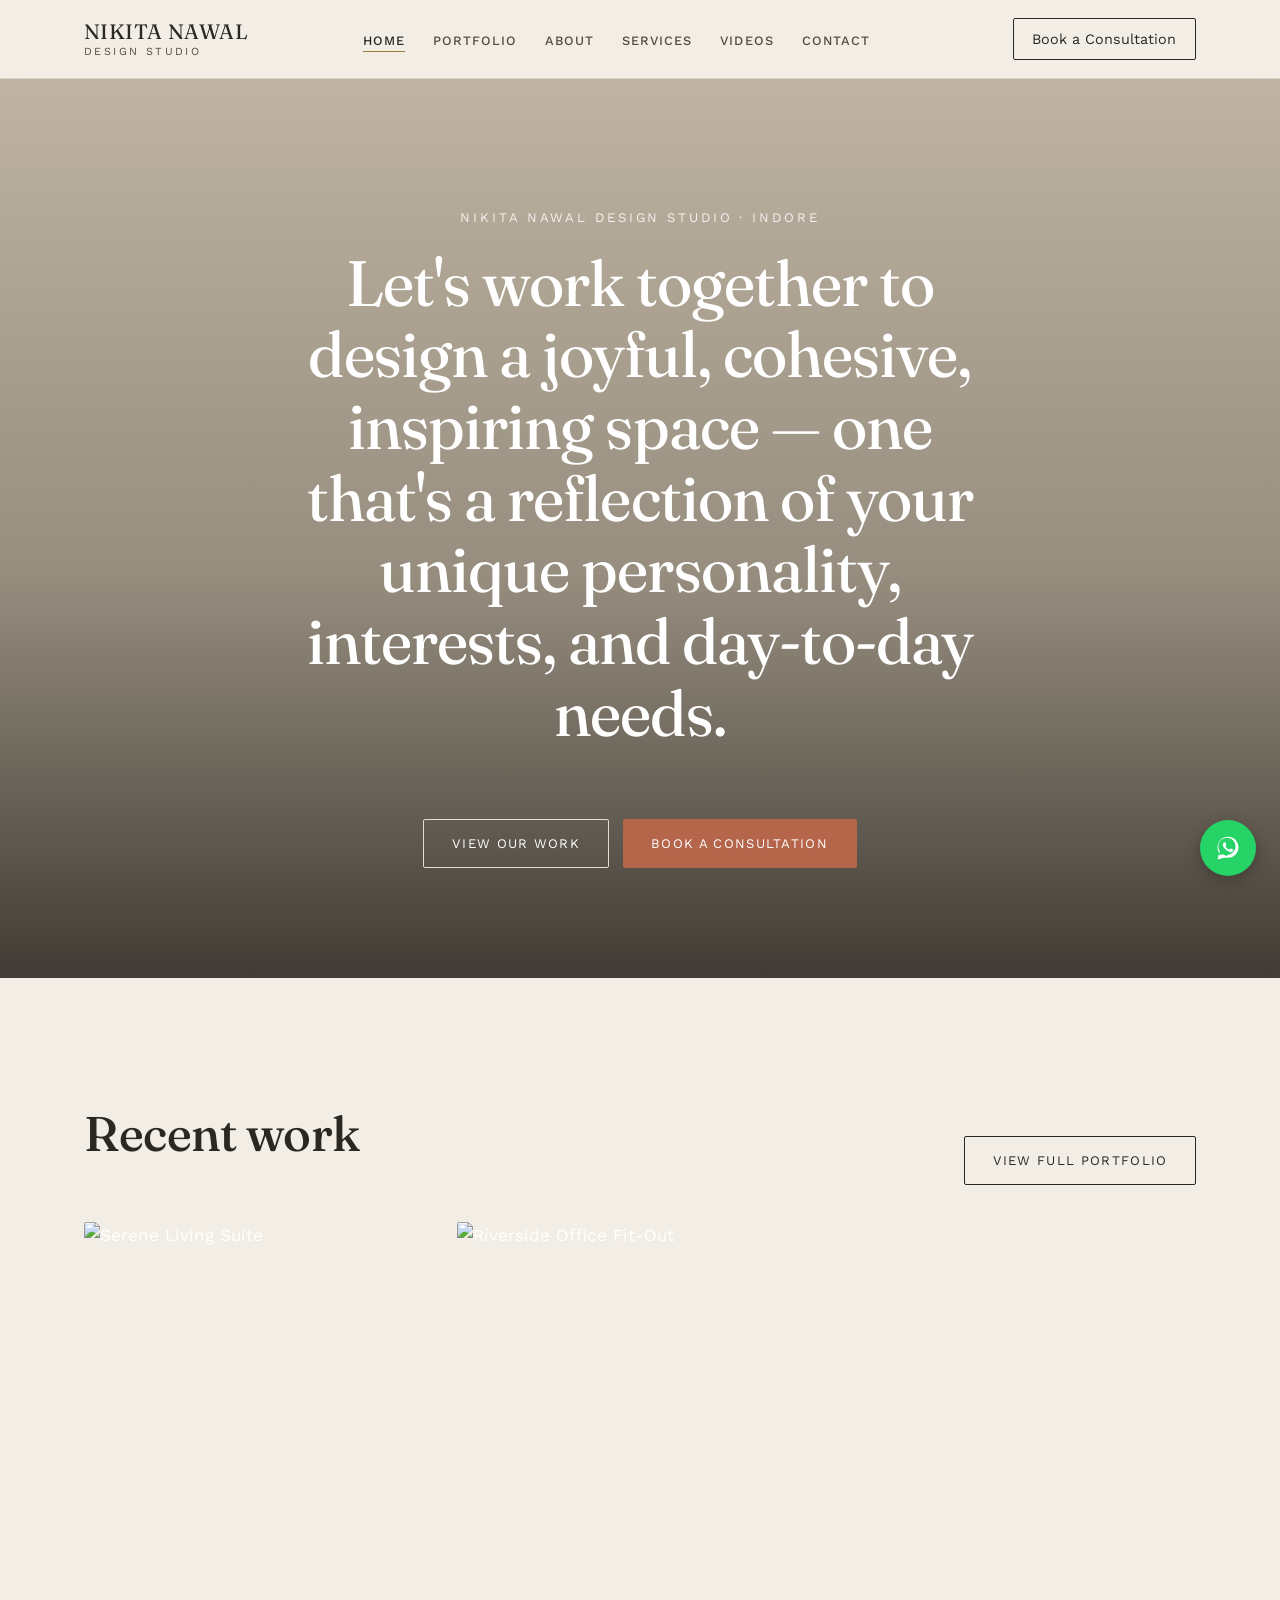
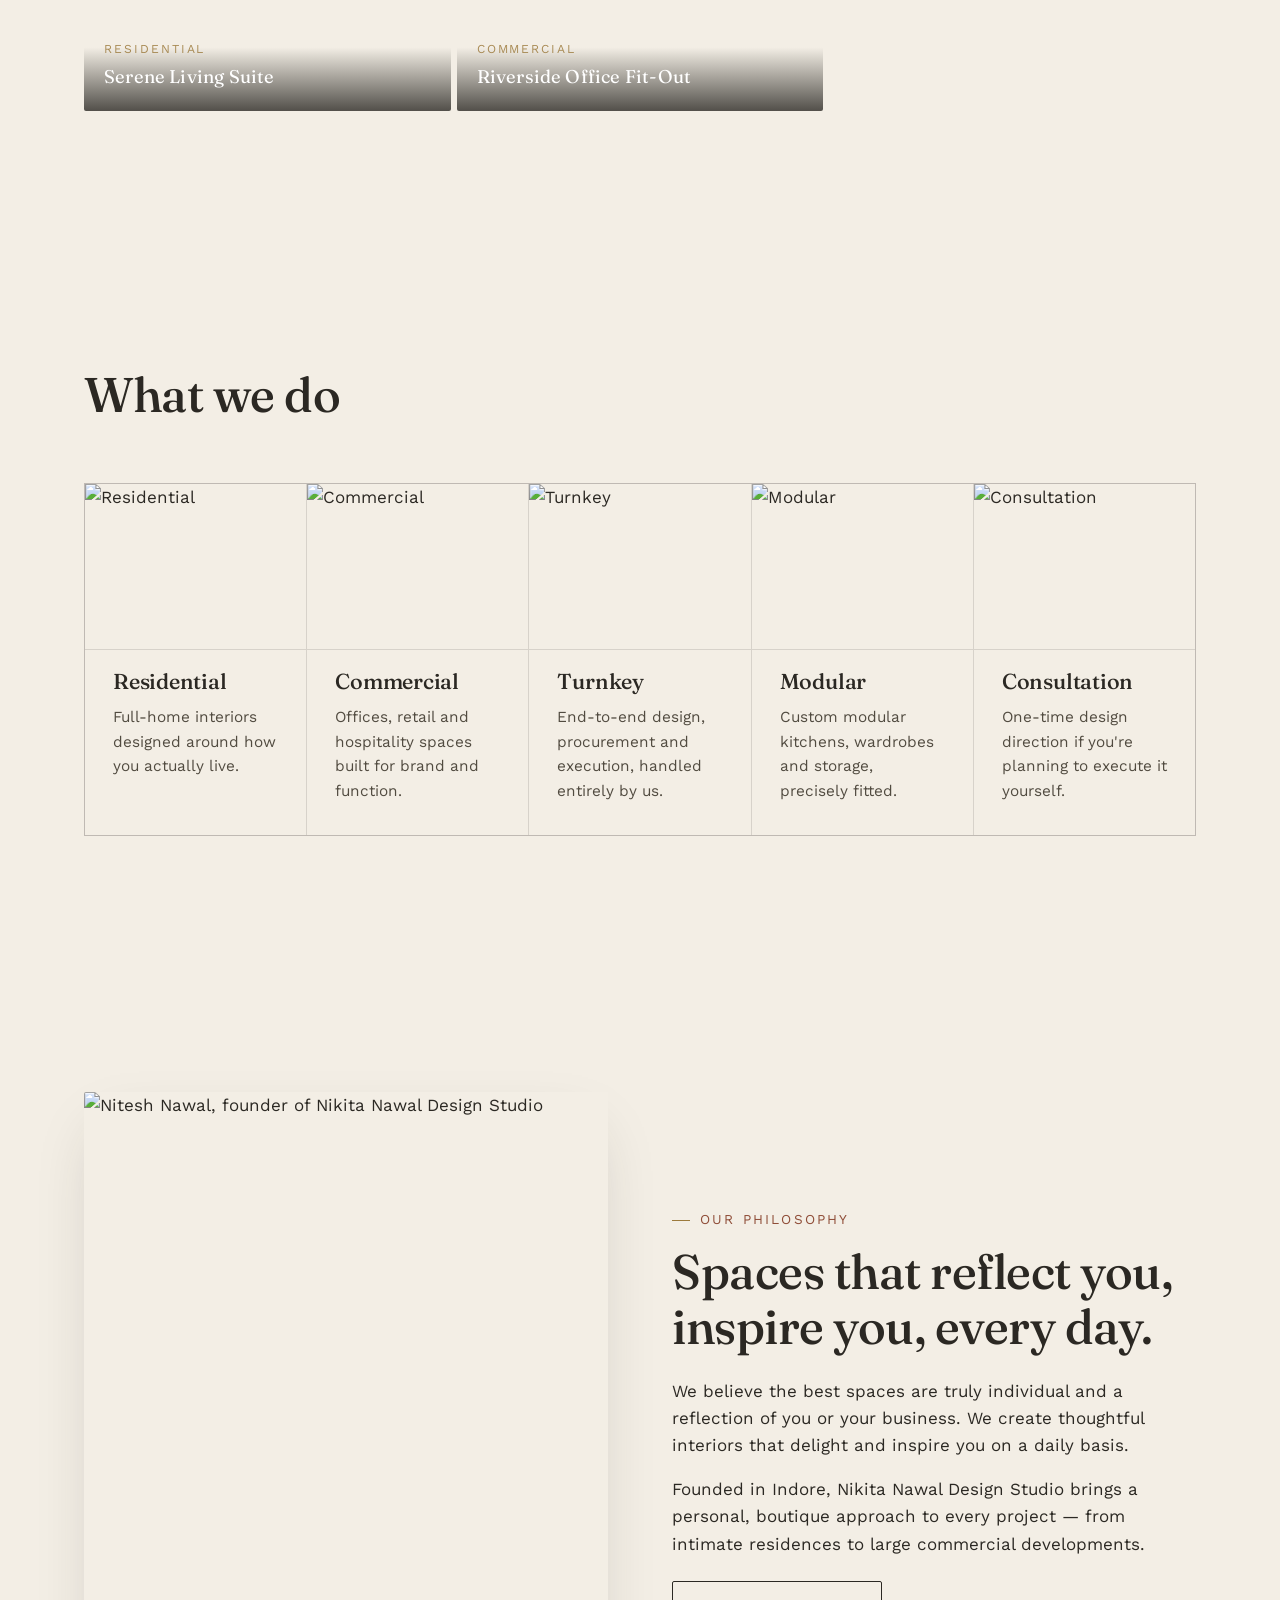
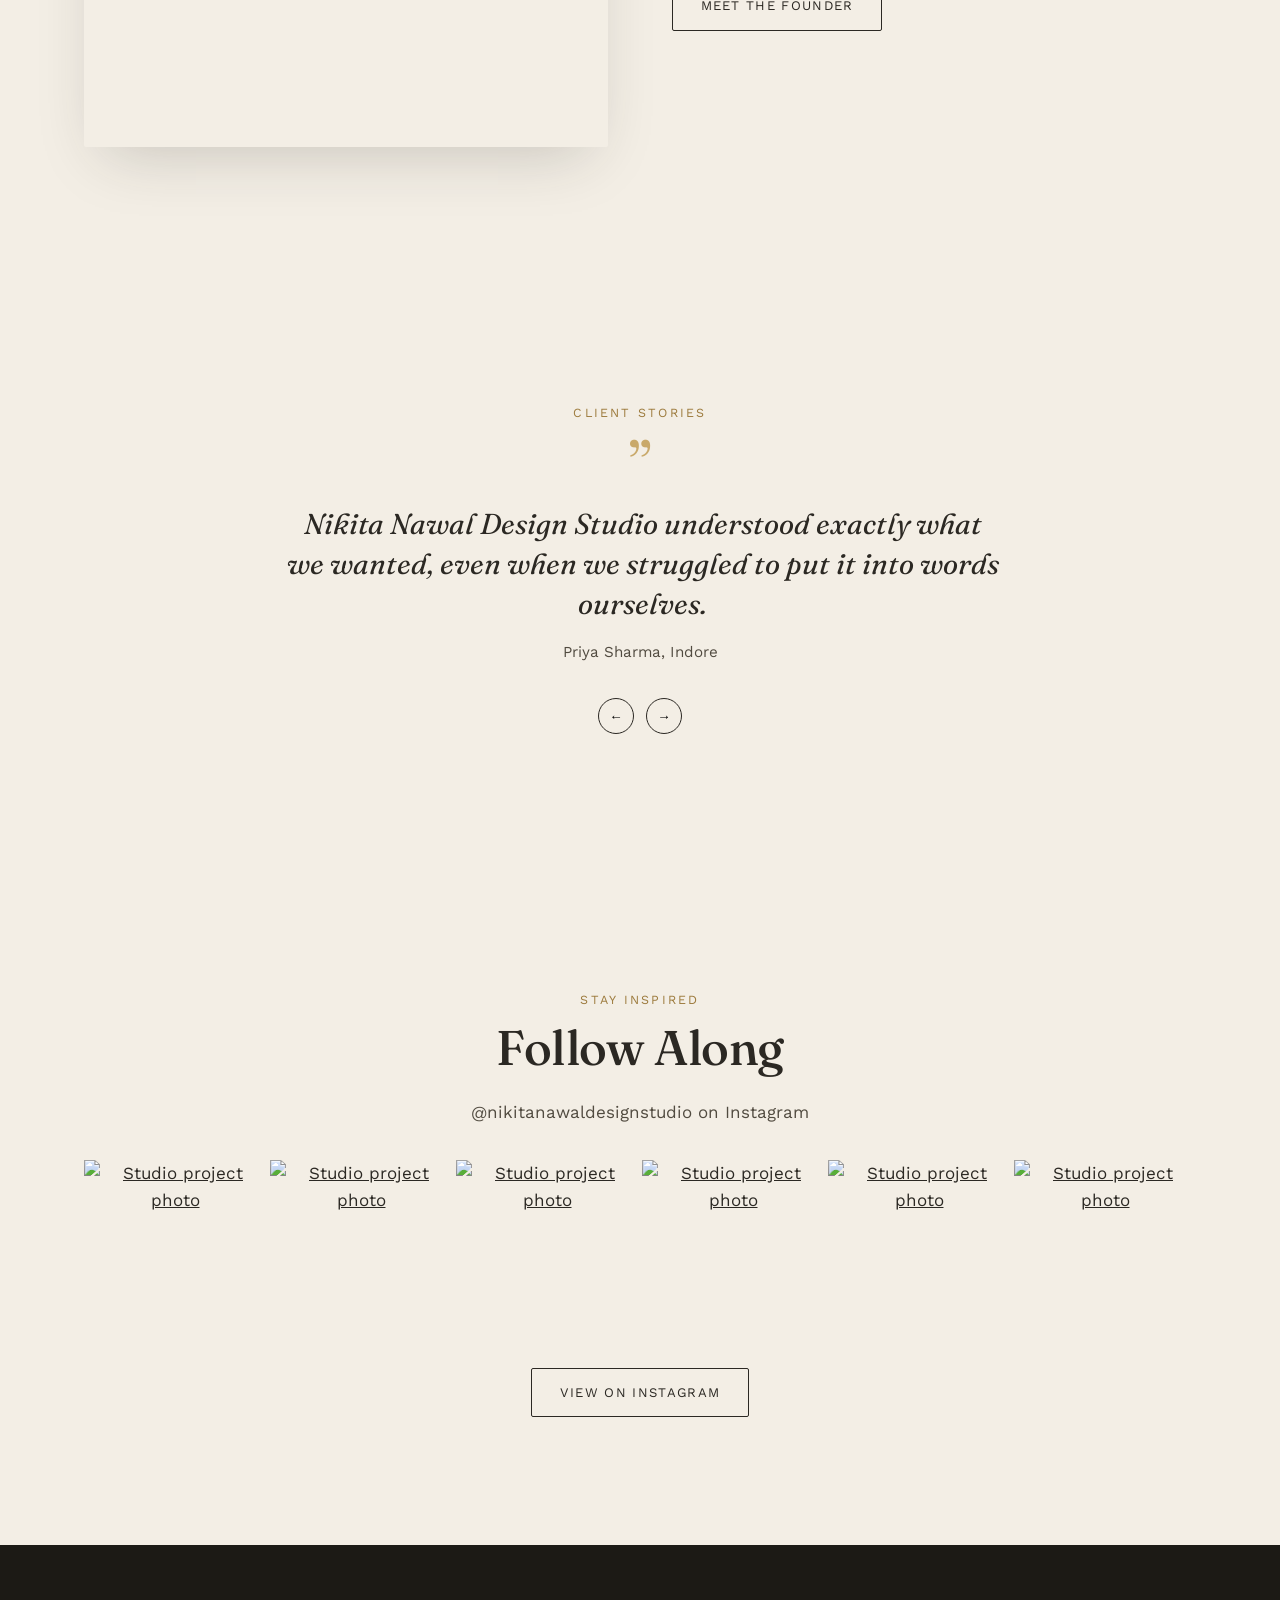
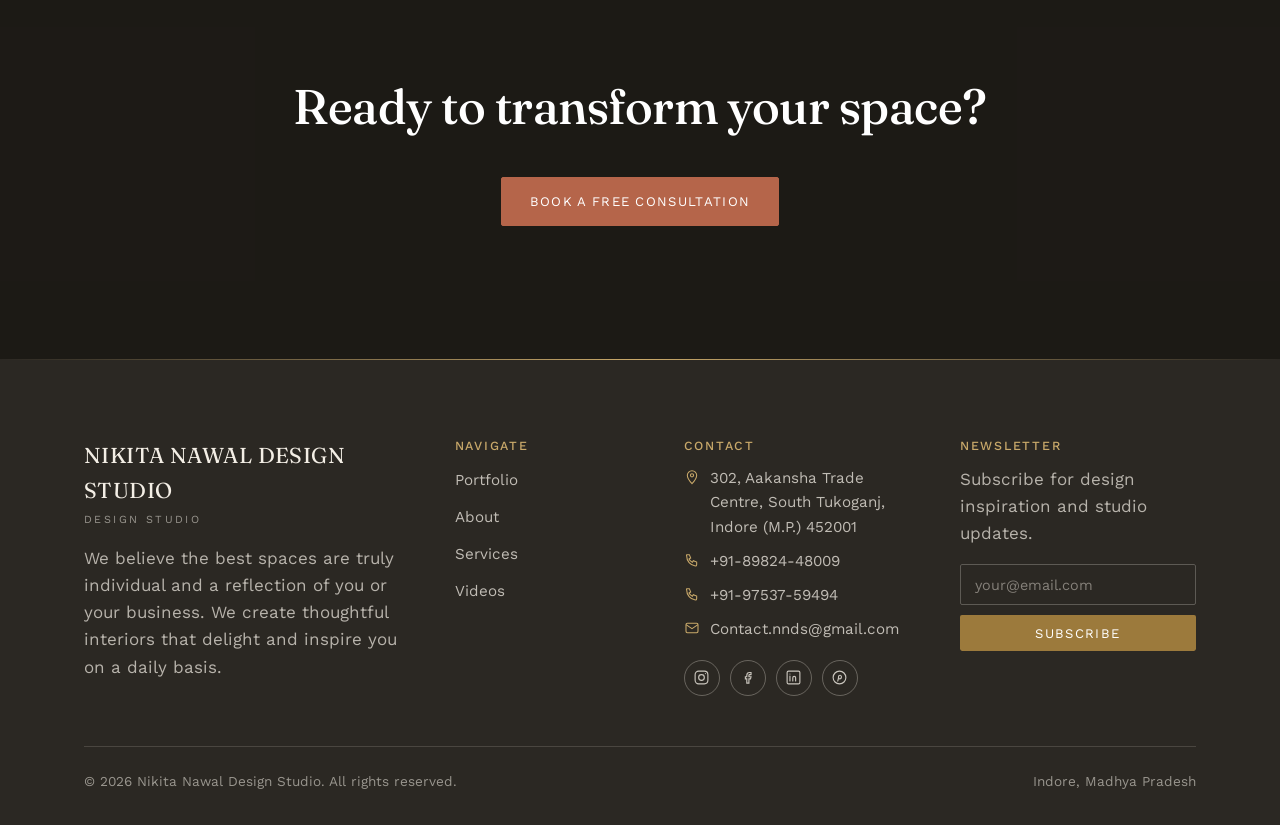
==== index.html @ 3e3c5e04 "Added site files" ====
<!DOCTYPE html>
<html lang="en">
<head>
<meta charset="UTF-8" />
<meta name="viewport" content="width=device-width, initial-scale=1" />
<title>Nikita Nawal Design Studio — Interior Design, Indore</title>
<meta name="description" content="Nikita Nawal Design Studio creates thoughtful, personal interiors for homes and businesses in Indore. Residential, commercial and turnkey design." />
<link rel="icon" href="data:image/svg+xml,<svg xmlns=%22http://www.w3.org/2000/svg%22 viewBox=%220 0 100 100%22><text y=%22.9em%22 font-size=%2290%22>🏠</text></svg>" />
<link rel="preconnect" href="https://fonts.googleapis.com">
<link href="https://fonts.googleapis.com/css2?family=Fraunces:opsz,wght@9..144,400..600&family=Work+Sans:wght@400;500;600&display=swap" rel="stylesheet">
<link rel="stylesheet" href="css/style.css" />
</head>
<body>
<header id="site-header"></header>

<main>
  <!-- HERO: full-bleed background photo with centered overlay text -->
  <section class="hero-full" id="heroFull">
    <div class="hero-full-overlay"></div>
    <div class="hero-full-content">
      <div class="hero-full-eyebrow" id="heroStudioLine">NIKITA NAWAL DESIGN STUDIO · INDORE</div>
      <h1 id="heroHeading">Let's work together to design a joyful, cohesive, inspiring space — one that's a reflection of your unique personality.</h1>
      <div class="hero-actions">
        <a href="portfolio.html" class="btn btn-outline-light">View Our Work</a>
        <a href="contact.html" class="btn btn-solid-accent">Book a Consultation</a>
      </div>
    </div>
  </section>

  <!-- FEATURED PROJECTS -->
  <section>
    <div class="wrap">
      <div class="section-head reveal">
        <h2>Recent work</h2>
        <a href="portfolio.html" class="btn btn-outline">View full portfolio</a>
      </div>
      <div class="strip reveal" id="featuredStrip">
        <div class="strip-item skeleton" style="aspect-ratio:3/4;"></div>
        <div class="strip-item skeleton" style="aspect-ratio:3/4;"></div>
        <div class="strip-item skeleton" style="aspect-ratio:3/4;"></div>
      </div>
    </div>
  </section>

  <!-- SERVICES -->
  <section>
    <div class="wrap">
      <div class="section-head reveal">
        <h2>What we do</h2>
      </div>
      <div class="services-grid reveal" id="servicesGrid"></div>
    </div>
  </section>

  <!-- PHILOSOPHY -->
  <section>
    <div class="wrap split reveal">
      <img id="founderPhoto" src="" alt="Nitesh Nawal, founder of Nikita Nawal Design Studio" />
      <div>
        <div class="eyebrow">OUR PHILOSOPHY</div>
        <h2 id="philosophyHeading">Spaces that reflect you, inspire you, every day.</h2>
        <div id="philosophyBody"></div>
        <a href="about.html" class="btn btn-outline" style="margin-top:0.5em;">Meet the Founder</a>
      </div>
    </div>
  </section>

  <!-- TESTIMONIALS -->
  <section>
    <div class="wrap reveal testimonial-section">
      <div class="eyebrow-center">CLIENT STORIES</div>
      <div class="quote-mark">&rdquo;</div>
      <div id="testimonialWrap">
        <p class="testimonial" id="testimonialQuote"></p>
        <div class="testimonial-name" id="testimonialName"></div>
        <div class="testimonial-nav">
          <button id="testPrev" aria-label="Previous testimonial">&larr;</button>
          <button id="testNext" aria-label="Next testimonial">&rarr;</button>
        </div>
      </div>
    </div>
  </section>

  <!-- FOLLOW ALONG -->
  <section>
    <div class="wrap reveal" style="text-align:center;">
      <div class="eyebrow-center">STAY INSPIRED</div>
      <h2>Follow Along</h2>
      <p id="igHandle" style="margin:0 auto 2em; color:var(--charcoal-soft);"></p>
      <div class="ig-strip" id="igStrip"></div>
      <a href="#" id="igLink" target="_blank" rel="noopener" class="btn btn-outline" style="margin-top:2em; display:inline-block;">View on Instagram</a>
    </div>
  </section>
</main>

<div id="site-footer"></div>

<script src="js/partials.js"></script>
<script src="js/main.js"></script>
<script>
document.body.dataset.depth = "0";

async function loadHome() {
  await initPartials("index.html");

  const [settingsRes, projectsRes] = await Promise.all([
    fetch("content/settings.json"),
    fetch("content/projects.json"),
  ]);
  const settings = await settingsRes.json();
  const projects = await projectsRes.json();

  // Hero (full-bleed background image + overlay text)
  document.getElementById("heroHeading").textContent = settings.tagline || "";
  document.getElementById("heroStudioLine").textContent = `${(settings.studio_name || "").toUpperCase()} · INDORE`;
  const heroFull = document.getElementById("heroFull");
  if (settings.hero_image) heroFull.style.backgroundImage = `url('${settings.hero_image}')`;

  // Featured strip
  const featured = projects.filter((p) => p.featured).slice(0, 3);
  const strip = document.getElementById("featuredStrip");
  if (featured.length) {
    strip.innerHTML = featured
      .map(
        (p) => `
      <a class="strip-item" href="project.html?slug=${p.slug}">
        <img src="${p.hero_image}" alt="${p.title}" loading="lazy" />
        <div class="strip-caption">
          <span class="k">${p.category}</span>
          <span class="t">${p.title}</span>
        </div>
      </a>`
      )
      .join("");
  } else {
    strip.innerHTML = `<div class="empty-state">No featured projects yet — mark a project as "Featured" in the admin dashboard to show it here.</div>`;
  }

  // Services (image on top if provided, falls back to text-only card)
  const servicesGrid = document.getElementById("servicesGrid");
  servicesGrid.innerHTML = (settings.services || [])
    .map(
      (s) => `
    <div class="service-card">
      ${s.image ? `<div class="service-card-img"><img src="${s.image}" alt="${s.name}" loading="lazy" /></div>` : ""}
      <h3>${s.name}</h3>
      <p>${s.description}</p>
    </div>`
    )
    .join("");

  // Follow Along (Instagram) — uses project gallery photos as a stand-in grid.
  // For a live Instagram feed, replace this with an embedded widget (e.g. SnapWidget, free tier)
  // once the studio's Instagram account is ready to connect.
  const igImages = projects.flatMap((p) => p.gallery || []).slice(0, 6);
  document.getElementById("igStrip").innerHTML = igImages
    .map((src) => `<a href="${settings.instagram_url || "#"}" target="_blank" rel="noopener"><img src="${src}" alt="Studio project photo" loading="lazy" /></a>`)
    .join("");
  document.getElementById("igHandle").textContent = settings.instagram_url
    ? `@${settings.instagram_url.split("/").filter(Boolean).pop()} on Instagram`
    : "";
  document.getElementById("igLink").href = settings.instagram_url || "#";

  // Philosophy
  document.getElementById("founderPhoto").src = settings.founder_photo || "";
  document.getElementById("philosophyHeading").textContent = settings.philosophy_heading || "";
  document.getElementById("philosophyBody").innerHTML = (settings.philosophy_body || "")
    .split("\n\n")
    .map((para) => `<p>${para}</p>`)
    .join("");

  // Testimonials
  const testimonials = settings.testimonials || [];
  let ti = 0;
  const quoteEl = document.getElementById("testimonialQuote");
  const nameEl = document.getElementById("testimonialName");
  function renderTestimonial() {
    if (!testimonials.length) {
      document.getElementById("testimonialWrap").innerHTML = `<div class="empty-state">No testimonials added yet.</div>`;
      return;
    }
    quoteEl.textContent = testimonials[ti].quote;
    nameEl.textContent = testimonials[ti].name;
  }
  renderTestimonial();
  document.getElementById("testPrev")?.addEventListener("click", () => {
    ti = (ti - 1 + testimonials.length) % testimonials.length;
    renderTestimonial();
  });
  document.getElementById("testNext")?.addEventListener("click", () => {
    ti = (ti + 1) % testimonials.length;
    renderTestimonial();
  });

  initReveal();
}

loadHome();
</script>
</body>
</html>
---- css/style.css ----
/* ============================================
   Nikita Nawal Design Studio — Design Tokens
   ============================================ */
:root {
  --ivory: #f3eee5;
  --ivory-deep: #ece4d4;
  --sand: #ddd0bc;
  --charcoal: #2b2823;
  --charcoal-soft: #514b40;
  --terracotta: #b5654a;
  --terracotta-deep: #8f4d38;
  --olive: #4a5240;
  --white: #ffffff;
  --line: rgba(43, 40, 35, 0.14);

  --serif: "Fraunces", Georgia, "Times New Roman", serif;
  --sans: "Work Sans", -apple-system, BlinkMacSystemFont, "Segoe UI", sans-serif;

  --max-width: 1240px;
  --gutter: clamp(20px, 5vw, 72px);
}

* { box-sizing: border-box; }
html { scroll-behavior: smooth; }

body {
  margin: 0;
  background: var(--ivory);
  color: var(--charcoal);
  font-family: var(--sans);
  font-size: 17px;
  line-height: 1.6;
  -webkit-font-smoothing: antialiased;
}

img { max-width: 100%; display: block; }

a { color: inherit; }

h1, h2, h3, h4 {
  font-family: var(--serif);
  font-weight: 500;
  line-height: 1.12;
  margin: 0 0 0.5em;
  letter-spacing: -0.01em;
}

h1 { font-size: clamp(2.6rem, 5vw, 4.4rem); font-weight: 460; }
h2 { font-size: clamp(1.9rem, 3.4vw, 2.9rem); }
h3 { font-size: 1.35rem; }

p { margin: 0 0 1em; max-width: 62ch; }

.wrap {
  max-width: var(--max-width);
  margin: 0 auto;
  padding: 0 var(--gutter);
}

/* ---------- Buttons ---------- */
.btn {
  display: inline-flex;
  align-items: center;
  gap: 0.5em;
  padding: 0.85em 1.7em;
  font-family: var(--sans);
  font-size: 0.95rem;
  letter-spacing: 0.02em;
  border-radius: 2px;
  text-decoration: none;
  border: 1px solid var(--charcoal);
  transition: background 0.25s ease, color 0.25s ease, border-color 0.25s ease;
  cursor: pointer;
  background: transparent;
  color: var(--charcoal);
}
.btn-solid {
  background: var(--charcoal);
  color: var(--ivory);
  border-color: var(--charcoal);
}
.btn-solid:hover { background: var(--terracotta); border-color: var(--terracotta); }
.btn-outline:hover { background: var(--charcoal); color: var(--ivory); }

/* ---------- Navbar ---------- */
.nav {
  position: sticky;
  top: 0;
  z-index: 100;
  background: rgba(243, 238, 229, 0.92);
  backdrop-filter: blur(8px);
  border-bottom: 1px solid var(--line);
}
.nav-inner {
  max-width: var(--max-width);
  margin: 0 auto;
  padding: 18px var(--gutter);
  display: flex;
  align-items: center;
  justify-content: space-between;
  gap: 24px;
}
.brand {
  font-family: var(--serif);
  font-size: 1.25rem;
  text-decoration: none;
  color: var(--charcoal);
  white-space: nowrap;
}
.nav-links {
  display: flex;
  align-items: center;
  gap: 28px;
  list-style: none;
  margin: 0;
  padding: 0;
}
.nav-links a {
  text-decoration: none;
  font-size: 0.95rem;
  color: var(--charcoal-soft);
  transition: color 0.2s ease;
}
.nav-links a:hover,
.nav-links a.active { color: var(--terracotta); }
.nav-admin-link { display: none; }
.nav-admin-link.visible { display: inline; }
.nav-cta {
  padding: 0.6em 1.3em;
  border: 1px solid var(--charcoal);
  border-radius: 2px;
  text-decoration: none;
  font-size: 0.9rem;
  white-space: nowrap;
}
.nav-toggle {
  display: none;
  background: none;
  border: none;
  font-size: 1.6rem;
  cursor: pointer;
  color: var(--charcoal);
}

@media (max-width: 860px) {
  .nav-links { display: none; }
  .nav-cta { display: none; }
  .nav-toggle { display: block; }
  .nav-links.open {
    display: flex;
    flex-direction: column;
    position: absolute;
    top: 100%;
    left: 0;
    right: 0;
    background: var(--ivory);
    padding: 20px var(--gutter) 28px;
    border-bottom: 1px solid var(--line);
    gap: 18px;
  }
}

/* ---------- Hero ---------- */
.hero {
  padding: clamp(56px, 10vw, 120px) 0 clamp(48px, 8vw, 96px);
}
.hero-grid {
  display: grid;
  grid-template-columns: 1.1fr 0.9fr;
  gap: clamp(32px, 5vw, 64px);
  align-items: center;
}
.hero-eyebrow {
  font-size: 0.85rem;
  color: var(--terracotta-deep);
  margin-bottom: 1.1em;
}
.hero h1 { margin-bottom: 0.4em; max-width: 12ch; }
.hero-sub { font-size: 1.15rem; color: var(--charcoal-soft); max-width: 46ch; }
.hero-actions { display: flex; gap: 14px; margin-top: 1.8em; flex-wrap: wrap; }
.hero-media { position: relative; }
.hero-media img,
.hero-media video {
  width: 100%;
  aspect-ratio: 4/5;
  object-fit: cover;
  border-radius: 2px;
}
@media (max-width: 860px) {
  .hero-grid { grid-template-columns: 1fr; }
  .hero-media { order: -1; }
}

/* ---------- Sections ---------- */
section { padding: clamp(48px, 8vw, 96px) 0; }
.section-head {
  display: flex;
  justify-content: space-between;
  align-items: flex-end;
  gap: 24px;
  margin-bottom: 2.2em;
  flex-wrap: wrap;
}
.section-head p { margin: 0; color: var(--charcoal-soft); }

/* ---------- Featured strip ---------- */
.strip {
  display: grid;
  grid-template-columns: repeat(3, 1fr);
  gap: 6px;
}
.strip-item {
  position: relative;
  overflow: hidden;
  aspect-ratio: 3/4;
  border-radius: 2px;
  text-decoration: none;
  color: var(--white);
  display: block;
}
.strip-item img {
  width: 100%; height: 100%; object-fit: cover;
  transition: transform 0.6s ease;
}
.strip-item:hover img { transform: scale(1.05); }
.strip-caption {
  position: absolute; left: 0; right: 0; bottom: 0;
  padding: 20px;
  background: linear-gradient(to top, rgba(20,18,14,0.72), transparent 70%);
}
.strip-caption .k { font-size: 0.78rem; opacity: 0.85; display: block; margin-bottom: 2px; }
.strip-caption .t { font-family: var(--serif); font-size: 1.15rem; }
@media (max-width: 760px) {
  .strip { grid-template-columns: 1fr; }
}

/* ---------- Services ---------- */
.services-grid {
  display: grid;
  grid-template-columns: repeat(auto-fit, minmax(220px, 1fr));
  gap: 1px;
  background: var(--line);
  border: 1px solid var(--line);
}
.service-card {
  background: var(--ivory);
  padding: 32px 28px;
}
.service-card h3 { margin-bottom: 0.5em; }
.service-card p { color: var(--charcoal-soft); font-size: 0.96rem; margin: 0; }

/* ---------- Philosophy split ---------- */
.split {
  display: grid;
  grid-template-columns: 1fr 1fr;
  gap: clamp(32px, 5vw, 64px);
  align-items: center;
}
.split img { width: 100%; aspect-ratio: 4/5; object-fit: cover; border-radius: 2px; }
.split .eyebrow { font-size: 0.85rem; color: var(--terracotta-deep); margin-bottom: 1em; }
@media (max-width: 860px) { .split { grid-template-columns: 1fr; } }

/* ---------- Testimonials ---------- */
.testimonial {
  max-width: 720px;
  font-family: var(--serif);
  font-size: clamp(1.3rem, 2.4vw, 1.8rem);
  line-height: 1.4;
}
.testimonial-name { font-family: var(--sans); font-size: 0.95rem; color: var(--charcoal-soft); margin-top: 1em; }
.testimonial-nav { display: flex; gap: 12px; margin-top: 2em; }
.testimonial-nav button {
  width: 36px; height: 36px; border-radius: 50%;
  border: 1px solid var(--charcoal); background: none; cursor: pointer;
}

/* ---------- Portfolio grid & filters ---------- */
.filters {
  display: flex;
  flex-wrap: wrap;
  gap: 10px;
  margin-bottom: 2.4em;
}
.filter-btn {
  padding: 0.5em 1.1em;
  border: 1px solid var(--line);
  border-radius: 20px;
  background: transparent;
  font-size: 0.88rem;
  cursor: pointer;
  color: var(--charcoal-soft);
}
.filter-btn.active { background: var(--charcoal); color: var(--ivory); border-color: var(--charcoal); }

.project-grid {
  display: grid;
  grid-template-columns: repeat(auto-fill, minmax(300px, 1fr));
  gap: 28px;
}
.project-card {
  text-decoration: none;
  color: var(--charcoal);
  display: block;
}
.project-thumb {
  aspect-ratio: 4/5;
  overflow: hidden;
  border-radius: 2px;
  background: var(--sand);
  margin-bottom: 14px;
}
.project-thumb img { width: 100%; height: 100%; object-fit: cover; transition: transform 0.5s ease; }
.project-card:hover .project-thumb img { transform: scale(1.04); }
.project-meta-k { font-size: 0.8rem; color: var(--terracotta-deep); margin-bottom: 4px; display: block; }
.project-card h3 { margin: 0; }

/* ---------- Case study page ---------- */
.cs-hero img { width: 100%; max-height: 78vh; object-fit: cover; border-radius: 2px; }
.cs-meta {
  display: grid;
  grid-template-columns: repeat(auto-fit, minmax(140px, 1fr));
  gap: 24px;
  border-top: 1px solid var(--line);
  border-bottom: 1px solid var(--line);
  padding: 28px 0;
  margin: 32px 0;
}
.cs-meta-k { font-size: 0.78rem; color: var(--charcoal-soft); display: block; margin-bottom: 4px; }
.cs-meta-v { font-family: var(--serif); font-size: 1.15rem; }
.cs-narrative { max-width: 68ch; font-size: 1.08rem; }
.cs-narrative p { margin-bottom: 1.3em; }

.cs-gallery {
  display: grid;
  grid-template-columns: repeat(2, 1fr);
  gap: 20px;
  margin: 40px 0;
}
.cs-gallery img { width: 100%; aspect-ratio: 4/3; object-fit: cover; border-radius: 2px; }
@media (max-width: 700px) { .cs-gallery { grid-template-columns: 1fr; } }

.video-frame {
  position: relative;
  aspect-ratio: 16/9;
  border-radius: 2px;
  overflow: hidden;
  background: var(--charcoal);
  cursor: pointer;
}
.video-frame img { width: 100%; height: 100%; object-fit: cover; opacity: 0.82; }
.play-btn {
  position: absolute; top: 50%; left: 50%; transform: translate(-50%, -50%);
  width: 68px; height: 68px; border-radius: 50%;
  background: rgba(255,255,255,0.92);
  display: flex; align-items: center; justify-content: center;
  font-size: 0; 
}
.play-btn::after {
  content: "";
  border-style: solid;
  border-width: 12px 0 12px 20px;
  border-color: transparent transparent transparent var(--charcoal);
  margin-left: 4px;
}
.video-frame iframe { width: 100%; height: 100%; border: 0; }

.cs-quote {
  font-family: var(--serif);
  font-size: clamp(1.3rem, 2.4vw, 1.7rem);
  max-width: 60ch;
  margin: 48px 0;
  padding-left: 24px;
  border-left: 3px solid var(--terracotta);
}
.cs-quote-name { font-family: var(--sans); font-size: 0.92rem; color: var(--charcoal-soft); margin-top: 0.8em; }

.cs-next {
  border-top: 1px solid var(--line);
  padding-top: 32px;
  margin-top: 56px;
  display: flex;
  justify-content: space-between;
  align-items: center;
}
.cs-next a { text-decoration: none; }
.cs-next .k { font-size: 0.85rem; color: var(--charcoal-soft); display: block; margin-bottom: 4px; }
.cs-next h3 { margin: 0; }

/* ---------- Video gallery page ---------- */
.video-grid {
  display: grid;
  grid-template-columns: repeat(auto-fill, minmax(300px, 1fr));
  gap: 24px;
}

/* ---------- Contact ---------- */
.contact-grid {
  display: grid;
  grid-template-columns: 1fr 1fr;
  gap: clamp(32px, 5vw, 64px);
}
.field { margin-bottom: 18px; }
.field label { display: block; font-size: 0.85rem; margin-bottom: 6px; color: var(--charcoal-soft); }
.field input, .field select, .field textarea {
  width: 100%;
  padding: 0.8em 0.9em;
  border: 1px solid var(--line);
  border-radius: 2px;
  background: var(--white);
  font-family: var(--sans);
  font-size: 0.98rem;
  color: var(--charcoal);
}
.field textarea { resize: vertical; min-height: 110px; }
.contact-info-item { margin-bottom: 22px; }
.contact-info-k { font-size: 0.8rem; color: var(--terracotta-deep); display: block; margin-bottom: 4px; }
.map-frame { margin-top: 24px; border-radius: 2px; overflow: hidden; aspect-ratio: 16/9; border: 1px solid var(--line); }
.map-frame iframe { width: 100%; height: 100%; border: 0; }

/* ---------- Footer ---------- */
footer {
  background: var(--charcoal);
  color: var(--ivory);
  padding: 64px 0 32px;
}
.footer-grid {
  display: grid;
  grid-template-columns: 1.4fr 1fr 1fr;
  gap: 40px;
  margin-bottom: 48px;
}
footer h4 { color: var(--ivory); font-size: 0.9rem; letter-spacing: 0.03em; margin-bottom: 1em; font-family: var(--sans); }
footer a { color: rgba(243,238,229,0.75); text-decoration: none; font-size: 0.95rem; }
footer a:hover { color: var(--terracotta); }
.footer-links { display: flex; flex-direction: column; gap: 10px; list-style: none; padding: 0; margin: 0; }
.footer-bottom {
  border-top: 1px solid rgba(243,238,229,0.15);
  padding-top: 24px;
  font-size: 0.85rem;
  color: rgba(243,238,229,0.55);
  display: flex;
  justify-content: space-between;
  flex-wrap: wrap;
  gap: 12px;
}
@media (max-width: 760px) { .footer-grid { grid-template-columns: 1fr; } }

/* ---------- WhatsApp float ---------- */
.wa-float {
  position: fixed;
  bottom: 24px;
  right: 24px;
  width: 56px;
  height: 56px;
  border-radius: 50%;
  background: #25D366;
  display: flex;
  align-items: center;
  justify-content: center;
  box-shadow: 0 4px 16px rgba(0,0,0,0.25);
  z-index: 200;
  text-decoration: none;
}
.wa-float svg { width: 28px; height: 28px; }

/* ---------- Utility ---------- */
.empty-state {
  padding: 48px 0;
  text-align: center;
  color: var(--charcoal-soft);
}
.skeleton {
  background: linear-gradient(90deg, var(--sand) 25%, var(--ivory-deep) 37%, var(--sand) 63%);
  background-size: 400% 100%;
  animation: shimmer 1.4s ease infinite;
  border-radius: 2px;
}
@keyframes shimmer { 0% { background-position: 100% 0; } 100% { background-position: 0 0; } }

.reveal { opacity: 0; transform: translateY(14px); transition: opacity 0.6s ease, transform 0.6s ease; }
.reveal.in { opacity: 1; transform: translateY(0); }
@media (prefers-reduced-motion: reduce) {
  .reveal { opacity: 1; transform: none; transition: none; }
  .strip-item img, .project-thumb img { transition: none; }
}

/* ============================================
   LUXURY UPGRADE LAYER
   Refined typography, brass accent, smoother
   motion, elevated surfaces — layered on top
   of the base styles above.
   ============================================ */

:root {
  --brass: #9c7a3c;
  --brass-light: #c9a96a;
  --ease-smooth: cubic-bezier(0.4, 0, 0.2, 1);
  --shadow-soft: 0 24px 60px -20px rgba(43, 40, 35, 0.22);
  --shadow-card: 0 12px 32px -16px rgba(43, 40, 35, 0.18);
}

/* Slightly larger, more dramatic type scale */
h1 { font-size: clamp(2.9rem, 6vw, 5.2rem); letter-spacing: -0.015em; }
h2 { font-size: clamp(2.1rem, 3.8vw, 3.3rem); }

/* Eyebrow labels: wider tracking, brass color, thin rule */
.hero-eyebrow, .eyebrow, .project-meta-k, .cs-meta-k, .strip-caption .k,
.contact-info-k, .cs-next .k {
  text-transform: uppercase;
  letter-spacing: 0.16em;
  font-size: 0.76rem;
  color: var(--brass);
  position: relative;
  padding-left: 28px;
}
.hero-eyebrow::before, .eyebrow::before {
  content: "";
  position: absolute;
  left: 0; top: 50%;
  width: 18px; height: 1px;
  background: var(--brass);
}
.project-meta-k, .cs-meta-k, .strip-caption .k, .contact-info-k, .cs-next .k {
  padding-left: 0;
}

/* Nav: refined uppercase tracking + animated underline */
.brand { letter-spacing: 0.01em; }
.nav-links a {
  text-transform: uppercase;
  font-size: 0.8rem;
  letter-spacing: 0.08em;
  font-weight: 500;
  position: relative;
  padding-bottom: 4px;
}
.nav-links a::after {
  content: "";
  position: absolute;
  left: 0; bottom: 0;
  width: 0; height: 1px;
  background: var(--brass);
  transition: width 0.4s var(--ease-smooth);
}
.nav-links a:hover::after,
.nav-links a.active::after { width: 100%; }
.nav-links a:hover, .nav-links a.active { color: var(--charcoal); }

/* Buttons: brass hover, slight lift, refined tracking */
.btn {
  text-transform: uppercase;
  letter-spacing: 0.1em;
  font-size: 0.82rem;
  padding: 1em 2.1em;
  transition: background 0.45s var(--ease-smooth), color 0.45s var(--ease-smooth),
              border-color 0.45s var(--ease-smooth), transform 0.35s var(--ease-smooth),
              box-shadow 0.35s var(--ease-smooth);
}
.btn-solid:hover {
  background: var(--brass);
  border-color: var(--brass);
  transform: translateY(-2px);
  box-shadow: var(--shadow-card);
}
.btn-outline:hover {
  border-color: var(--brass);
  color: var(--brass);
  background: transparent;
  transform: translateY(-2px);
}
.nav-cta { transition: all 0.4s var(--ease-smooth); }
.nav-cta:hover { background: var(--charcoal); color: var(--ivory); border-color: var(--charcoal); }

/* Hero media: deeper shadow, subtle frame, slower zoom */
.hero-media { position: relative; }
.hero-media::after {
  content: "";
  position: absolute; inset: 0;
  border: 1px solid rgba(156, 122, 60, 0.35);
  transform: translate(14px, 14px);
  z-index: -1;
  pointer-events: none;
}
.hero-media img, .hero-media video {
  box-shadow: var(--shadow-soft);
  transition: transform 1.2s var(--ease-smooth);
}
.hero-media:hover img { transform: scale(1.02); }

/* Featured strip: longer, smoother zoom + deeper gradient */
.strip-item img { transition: transform 1s var(--ease-smooth); }
.strip-item:hover img { transform: scale(1.08); }
.strip-caption .t { letter-spacing: 0.01em; }

/* Service cards: elevate on hover, brass top rule */
.service-card {
  position: relative;
  transition: background 0.4s var(--ease-smooth);
}
.service-card::before {
  content: "";
  position: absolute; top: 0; left: 0;
  width: 0; height: 2px;
  background: var(--brass);
  transition: width 0.5s var(--ease-smooth);
}
.service-card:hover::before { width: 100%; }
.service-card:hover { background: var(--white); }
.service-card h3 { letter-spacing: -0.01em; }

/* Project cards: shadow lift on hover */
.project-thumb {
  transition: box-shadow 0.5s var(--ease-smooth);
}
.project-card:hover .project-thumb { box-shadow: var(--shadow-card); }
.project-thumb img { transition: transform 0.9s var(--ease-smooth); }

/* Testimonials: brass quotation mark, refined italic */
.testimonial {
  font-style: italic;
  font-weight: 400;
  position: relative;
  padding-left: 0.2em;
}
.testimonial-nav button {
  transition: background 0.3s var(--ease-smooth), color 0.3s var(--ease-smooth), border-color 0.3s var(--ease-smooth);
}
.testimonial-nav button:hover {
  background: var(--brass);
  border-color: var(--brass);
  color: var(--white);
}

/* Filter buttons: brass active state */
.filter-btn { transition: all 0.35s var(--ease-smooth); letter-spacing: 0.04em; }
.filter-btn.active { background: var(--brass); border-color: var(--brass); }
.filter-btn:not(.active):hover { border-color: var(--brass); color: var(--brass); }

/* Case study: brass quote border, refined meta */
.cs-quote { border-left-color: var(--brass); font-style: italic; }
.cs-hero img { box-shadow: var(--shadow-soft); }
.cs-gallery img { transition: transform 0.6s var(--ease-smooth), box-shadow 0.4s var(--ease-smooth); }
.cs-gallery img:hover { transform: translateY(-4px); box-shadow: var(--shadow-card); }

/* Video play button: brass ring */
.play-btn {
  box-shadow: 0 0 0 1px var(--brass), var(--shadow-card);
  transition: transform 0.35s var(--ease-smooth);
}
.video-frame:hover .play-btn { transform: translate(-50%, -50%) scale(1.08); }

/* Footer: brass top line, more breathing room */
footer { padding: 80px 0 32px; position: relative; }
footer::before {
  content: "";
  position: absolute; top: 0; left: 0; right: 0;
  height: 1px;
  background: linear-gradient(90deg, transparent, var(--brass-light) 50%, transparent);
}
footer h4 { text-transform: uppercase; letter-spacing: 0.14em; font-size: 0.78rem; color: var(--brass-light); }
footer a { transition: color 0.3s var(--ease-smooth); }

/* Section rhythm: more generous spacing overall */
section { padding: clamp(64px, 10vw, 128px) 0; }

/* Smoother reveal */
.reveal { transition: opacity 0.9s var(--ease-smooth), transform 0.9s var(--ease-smooth); }

/* Split section: brass-framed image */
.split img { box-shadow: var(--shadow-soft); }

/* Contact fields: refined focus state */
.field input, .field select, .field textarea {
  transition: border-color 0.3s var(--ease-smooth), box-shadow 0.3s var(--ease-smooth);
}
.field input:focus, .field select:focus, .field textarea:focus {
  outline: none;
  border-color: var(--brass);
  box-shadow: 0 0 0 3px rgba(156, 122, 60, 0.12);
}

/* ============================================
   HERCULES-REFERENCE MATCH LAYER
   Two-line logo, full-bleed hero, image service
   cards, centered testimonial, Follow Along strip
   ============================================ */

/* Two-line brand lockup */
.brand {
  display: flex;
  flex-direction: column;
  line-height: 1.2;
}
.brand-name {
  font-family: var(--serif);
  font-size: 1.3rem;
  letter-spacing: 0.02em;
  text-transform: uppercase;
}
.brand-sub {
  font-family: var(--sans);
  font-size: 0.68rem;
  letter-spacing: 0.22em;
  color: var(--charcoal-soft);
  text-transform: uppercase;
}

/* Full-bleed hero */
.hero-full {
  position: relative;
  min-height: 86vh;
  display: flex;
  align-items: flex-end;
  background-size: cover;
  background-position: center;
  background-color: var(--sand);
  color: var(--white);
  padding-bottom: clamp(56px, 9vw, 110px);
}
.hero-full-overlay {
  position: absolute;
  inset: 0;
  background: linear-gradient(to top, rgba(20, 18, 14, 0.78) 0%, rgba(20, 18, 14, 0.35) 45%, rgba(20, 18, 14, 0.15) 100%);
}
.hero-full-content {
  position: relative;
  z-index: 2;
  max-width: 980px;
  margin: 0 auto;
  padding: 0 var(--gutter);
  text-align: center;
}
.hero-full-eyebrow {
  text-transform: uppercase;
  letter-spacing: 0.22em;
  font-size: 0.82rem;
  color: rgba(255, 255, 255, 0.85);
  margin-bottom: 1.4em;
}
.hero-full h1 {
  color: var(--white);
  font-size: clamp(2.4rem, 5.2vw, 4rem);
  max-width: 18ch;
  margin: 0 auto 1.1em;
  font-weight: 450;
}
.hero-full .hero-actions { justify-content: center; }

.btn-outline-light {
  border-color: rgba(255, 255, 255, 0.8);
  color: var(--white);
}
.btn-outline-light:hover {
  background: var(--white);
  color: var(--charcoal);
  border-color: var(--white);
}
.btn-solid-accent {
  background: var(--terracotta);
  border-color: var(--terracotta);
  color: var(--white);
}
.btn-solid-accent:hover {
  background: var(--brass);
  border-color: var(--brass);
  transform: translateY(-2px);
}

/* Centered eyebrow variant */
.eyebrow-center {
  text-align: center;
  text-transform: uppercase;
  letter-spacing: 0.18em;
  font-size: 0.78rem;
  color: var(--brass);
  margin-bottom: 0.8em;
}

/* Testimonial section, centered */
.testimonial-section { text-align: center; }
.quote-mark {
  font-family: var(--serif);
  font-size: 4rem;
  color: var(--brass-light);
  line-height: 1;
  margin-bottom: 0.1em;
}
.testimonial-section .testimonial {
  margin: 0 auto;
  text-align: center;
}
.testimonial-section .testimonial-nav { justify-content: center; }

/* Service cards with image */
.service-card-img {
  aspect-ratio: 4/3;
  overflow: hidden;
  margin: -32px -28px 20px;
  border-bottom: 1px solid var(--line);
}
.service-card-img img {
  width: 100%; height: 100%; object-fit: cover;
  transition: transform 0.8s var(--ease-smooth);
}
.service-card:hover .service-card-img img { transform: scale(1.06); }

/* Follow Along / Instagram strip */
.ig-strip {
  display: grid;
  grid-template-columns: repeat(6, 1fr);
  gap: 4px;
}
.ig-strip img {
  width: 100%;
  aspect-ratio: 1/1;
  object-fit: cover;
  transition: opacity 0.4s var(--ease-smooth);
}
.ig-strip a:hover img { opacity: 0.82; }
@media (max-width: 760px) {
  .ig-strip { grid-template-columns: repeat(3, 1fr); }
}
@media (max-width: 860px) {
  .hero-full { min-height: 78vh; }
}

/* ============================================
   PRE-FOOTER CTA BAND + RICH FOOTER
   ============================================ */

.cta-band {
  position: relative;
  min-height: 46vh;
  display: flex;
  align-items: center;
  justify-content: center;
  background-size: cover;
  background-position: center;
  background-color: var(--charcoal);
  text-align: center;
}
.cta-band-overlay {
  position: absolute; inset: 0;
  background: rgba(20, 18, 14, 0.62);
}
.cta-band-content {
  position: relative; z-index: 2;
  padding: 0 var(--gutter);
}
.cta-band-content h2 { color: var(--white); margin-bottom: 0.9em; }

.footer-grid-4 {
  grid-template-columns: 1.4fr 0.8fr 1fr 1fr;
}
@media (max-width: 860px) {
  .footer-grid-4 { grid-template-columns: 1fr 1fr; }
}
@media (max-width: 560px) {
  .footer-grid-4 { grid-template-columns: 1fr; }
}

.footer-brand-name {
  display: block;
  font-family: var(--serif);
  font-size: 1.35rem;
  color: var(--ivory);
  text-transform: uppercase;
  letter-spacing: 0.02em;
}
.footer-brand-sub {
  display: block;
  font-size: 0.68rem;
  letter-spacing: 0.22em;
  text-transform: uppercase;
  color: rgba(243, 238, 229, 0.55);
  margin-top: 2px;
}

.footer-links-icon li {
  display: flex;
  align-items: flex-start;
  gap: 10px;
}
.footer-links-icon svg { flex-shrink: 0; margin-top: 3px; color: var(--brass-light); }
.footer-links-icon span { color: rgba(243, 238, 229, 0.75); font-size: 0.95rem; }

.footer-newsletter {
  display: flex;
  margin-top: 14px;
  border: 1px solid rgba(243, 238, 229, 0.25);
  border-radius: 2px;
  overflow: hidden;
}
.footer-newsletter input {
  flex: 1;
  background: transparent;
  border: none;
  padding: 0.75em 0.9em;
  color: var(--ivory);
  font-family: var(--sans);
  font-size: 0.9rem;
}
.footer-newsletter input::placeholder { color: rgba(243, 238, 229, 0.45); }
.footer-newsletter input:focus { outline: none; }
.footer-newsletter button {
  background: var(--brass);
  border: none;
  color: var(--white);
  width: 44px;
  cursor: pointer;
  font-size: 1rem;
  transition: background 0.3s var(--ease-smooth);
}
.footer-newsletter button:hover { background: var(--terracotta); }

/* ============================================
   FOOTER REFINEMENT: social icons + stacked newsletter
   ============================================ */

.social-row {
  display: flex;
  gap: 10px;
  margin-top: 18px;
}
.social-icon {
  width: 36px; height: 36px;
  border: 1px solid rgba(243, 238, 229, 0.3);
  border-radius: 50%;
  display: flex; align-items: center; justify-content: center;
  color: rgba(243, 238, 229, 0.8);
  transition: all 0.3s var(--ease-smooth);
}
.social-icon:hover {
  background: var(--brass);
  border-color: var(--brass);
  color: var(--white);
}

/* Stacked newsletter form (input, then full-width button below) */
.footer-newsletter {
  display: flex;
  flex-direction: column;
  border: none;
  gap: 10px;
}
.footer-newsletter input {
  border: 1px solid rgba(243, 238, 229, 0.25);
  border-radius: 2px;
  padding: 0.8em 1em;
}
.footer-newsletter button {
  width: 100%;
  border-radius: 2px;
  padding: 0.8em;
  text-transform: uppercase;
  letter-spacing: 0.1em;
  font-size: 0.82rem;
  font-family: var(--sans);
}

/* ============================================
   PORTFOLIO: dual filter rows (category boxes + style tabs)
   ============================================ */

.filters-category {
  justify-content: center;
  margin-bottom: 1.2em;
}
.filter-box {
  border-radius: 0;
  text-transform: uppercase;
  letter-spacing: 0.1em;
  font-size: 0.82rem;
  padding: 0.75em 1.4em;
  border-color: var(--line);
}
.filter-box.active {
  background: var(--charcoal);
  border-color: var(--charcoal);
  color: var(--ivory);
}
.filter-box:not(.active):hover { border-color: var(--brass); color: var(--brass); }

.filters-style {
  justify-content: center;
  gap: 24px;
  margin-bottom: 2.8em;
}
.filter-text {
  border: none;
  background: none;
  padding: 0.2em 0;
  border-radius: 0;
  text-transform: uppercase;
  letter-spacing: 0.1em;
  font-size: 0.78rem;
  color: var(--charcoal-soft);
  position: relative;
}
.filter-text::after {
  content: "";
  position: absolute; left: 0; bottom: -4px;
  width: 0; height: 1px;
  background: var(--terracotta);
  transition: width 0.35s var(--ease-smooth);
}
.filter-text.active {
  color: var(--charcoal);
}
.filter-text.active::after { width: 100%; }
.filter-text:not(.active):hover { color: var(--brass); }

@media (max-width: 600px) {
  .filters-category, .filters-style { gap: 8px; }
  .filter-box { padding: 0.6em 1em; font-size: 0.74rem; }
}
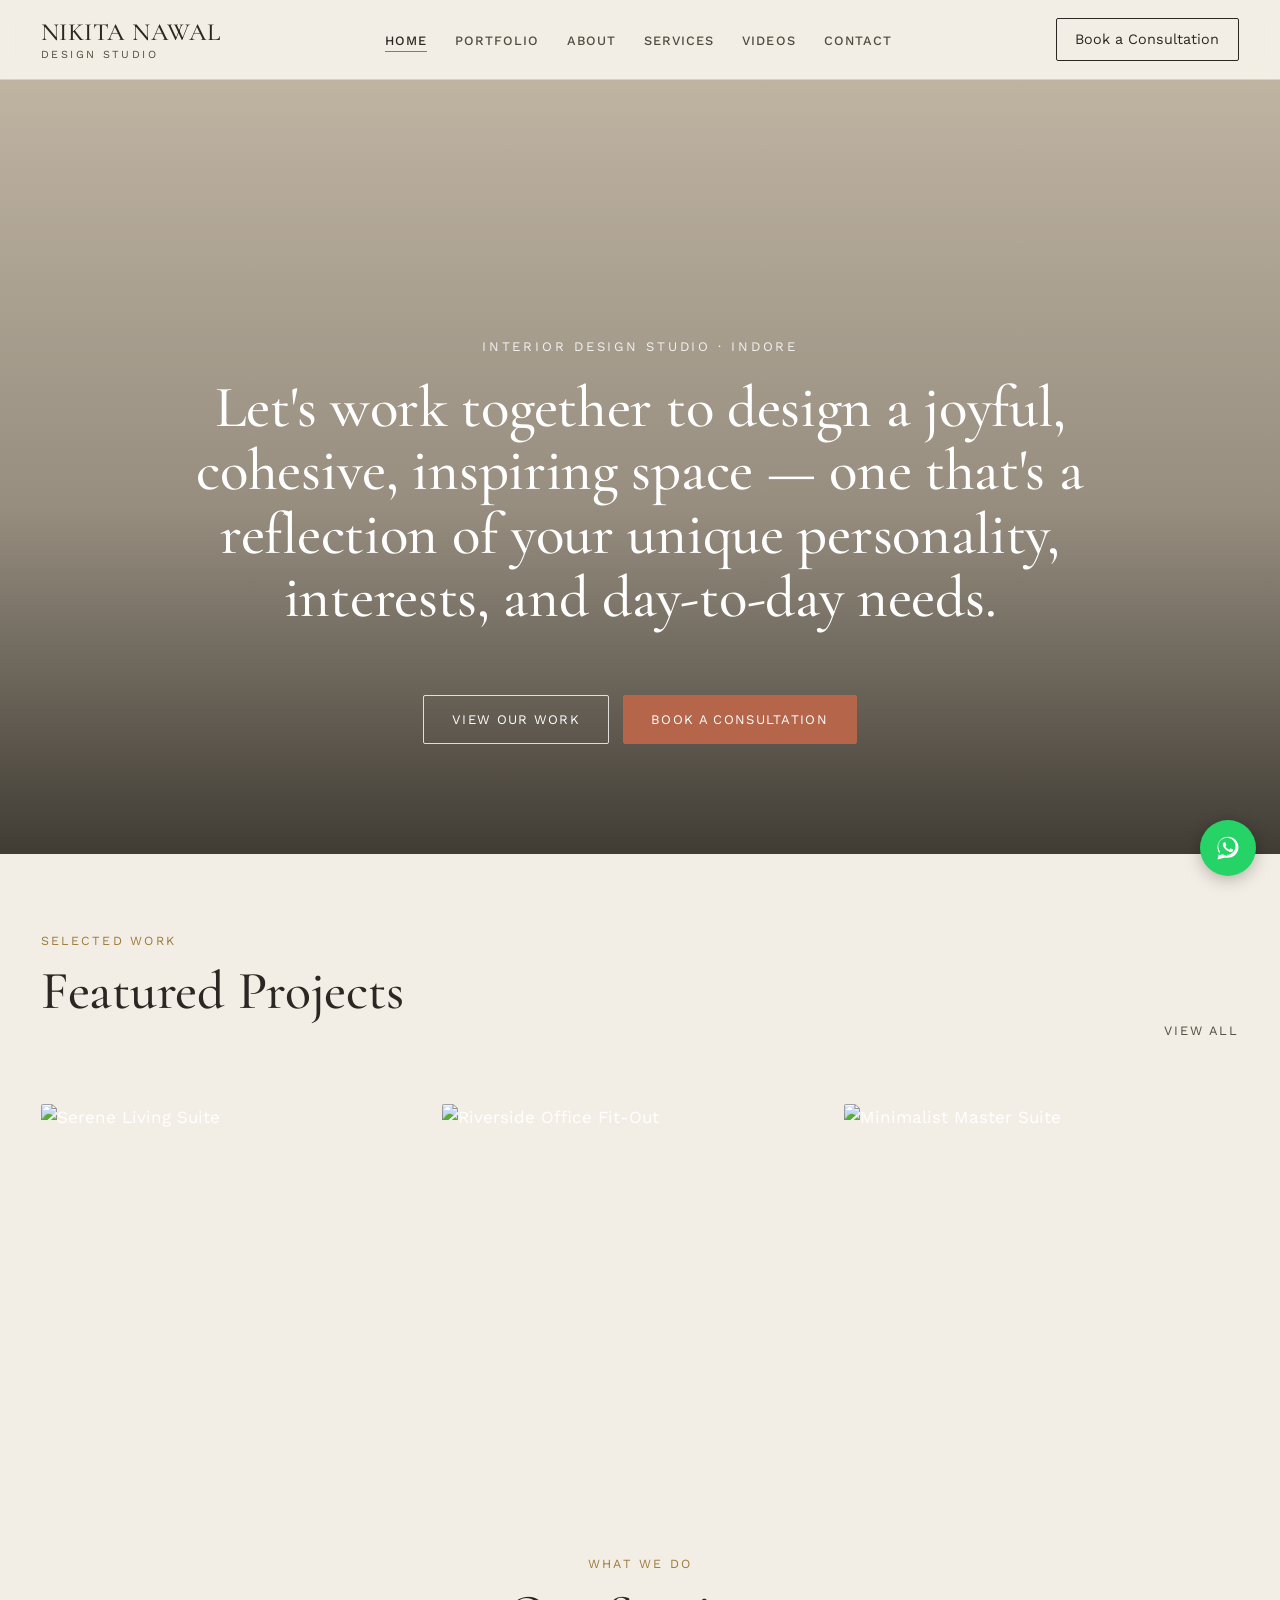
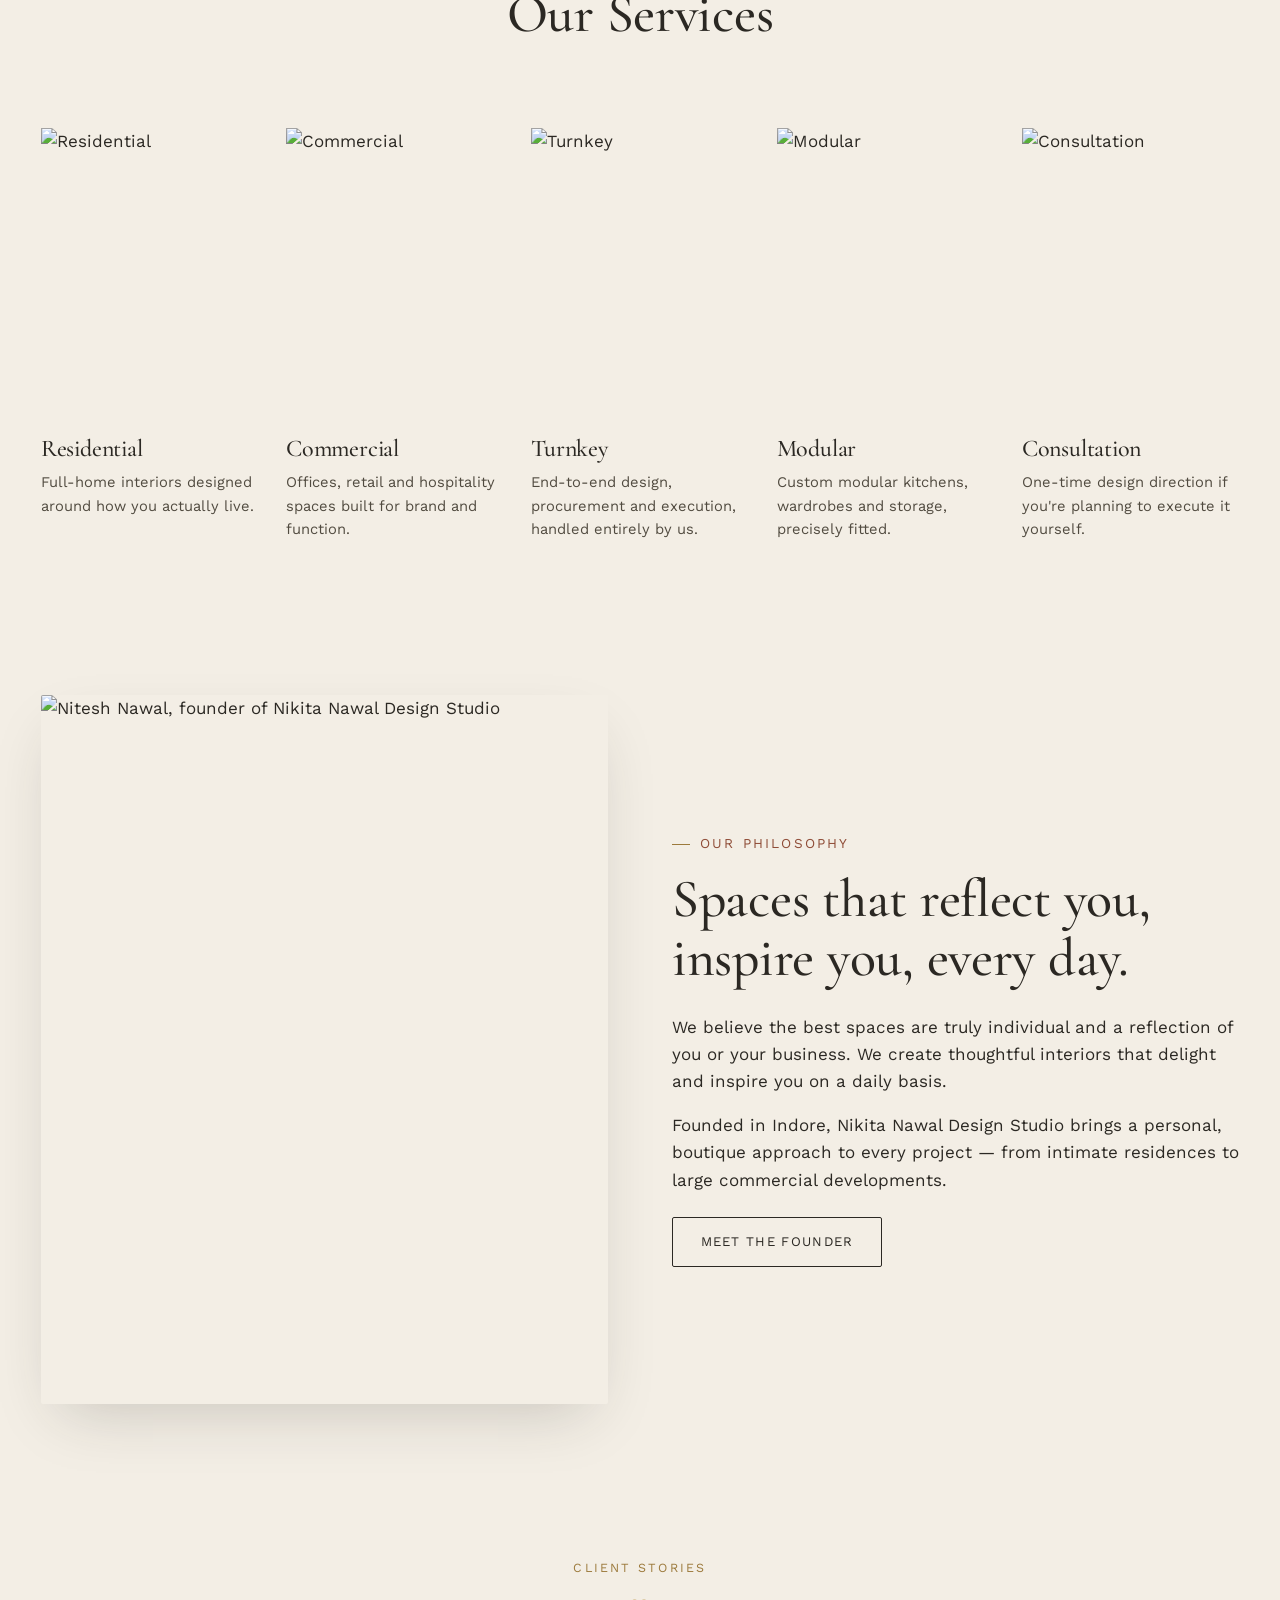
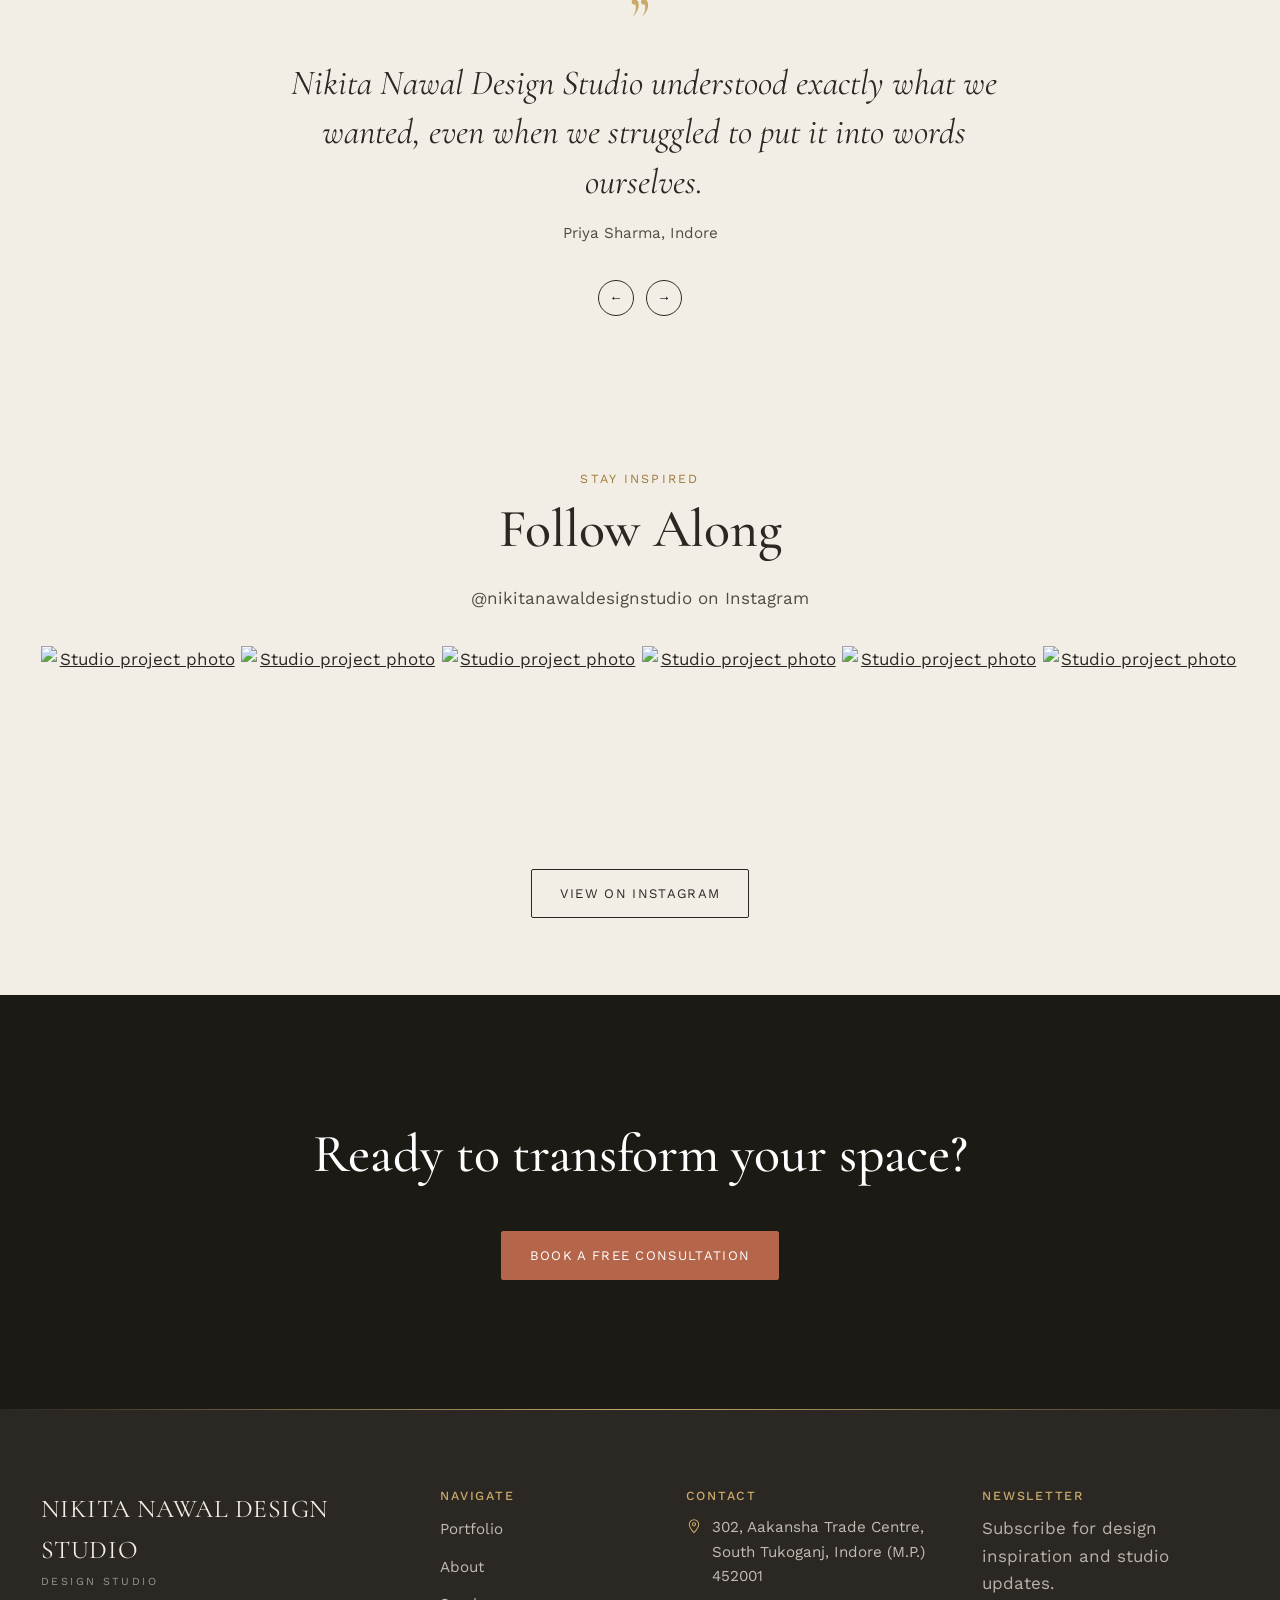
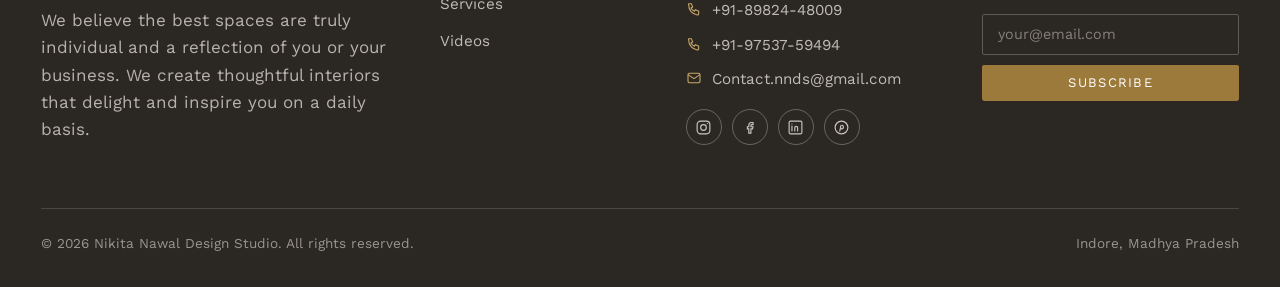
==== commit a92f218d: "update" ====
--- a/index.html
+++ b/index.html
@@ -7,7 +7,7 @@
 <meta name="description" content="Nikita Nawal Design Studio creates thoughtful, personal interiors for homes and businesses in Indore. Residential, commercial and turnkey design." />
 <link rel="icon" href="data:image/svg+xml,<svg xmlns=%22http://www.w3.org/2000/svg%22 viewBox=%220 0 100 100%22><text y=%22.9em%22 font-size=%2290%22>🏠</text></svg>" />
 <link rel="preconnect" href="https://fonts.googleapis.com">
-<link href="https://fonts.googleapis.com/css2?family=Fraunces:opsz,wght@9..144,400..600&family=Work+Sans:wght@400;500;600&display=swap" rel="stylesheet">
+<link href="https://fonts.googleapis.com/css2?family=Cormorant+Garamond:ital,wght@0,400;0,500;0,600;1,400;1,500&family=Work+Sans:wght@400;500;600&display=swap" rel="stylesheet">
 <link rel="stylesheet" href="css/style.css" />
 </head>
 <body>
@@ -18,7 +18,7 @@
   <section class="hero-full" id="heroFull">
     <div class="hero-full-overlay"></div>
     <div class="hero-full-content">
-      <div class="hero-full-eyebrow" id="heroStudioLine">NIKITA NAWAL DESIGN STUDIO · INDORE</div>
+      <div class="hero-full-eyebrow" id="heroStudioLine">INTERIOR DESIGN STUDIO · INDORE</div>
       <h1 id="heroHeading">Let's work together to design a joyful, cohesive, inspiring space — one that's a reflection of your unique personality.</h1>
       <div class="hero-actions">
         <a href="portfolio.html" class="btn btn-outline-light">View Our Work</a>
@@ -31,13 +31,16 @@
   <section>
     <div class="wrap">
       <div class="section-head reveal">
-        <h2>Recent work</h2>
-        <a href="portfolio.html" class="btn btn-outline">View full portfolio</a>
+        <div>
+          <div class="eyebrow-left">SELECTED WORK</div>
+          <h2>Featured Projects</h2>
+        </div>
+        <a href="portfolio.html" class="link-caps">View all</a>
       </div>
       <div class="strip reveal" id="featuredStrip">
-        <div class="strip-item skeleton" style="aspect-ratio:3/4;"></div>
-        <div class="strip-item skeleton" style="aspect-ratio:3/4;"></div>
-        <div class="strip-item skeleton" style="aspect-ratio:3/4;"></div>
+        <div class="strip-item skeleton" style="aspect-ratio:4/3;"></div>
+        <div class="strip-item skeleton" style="aspect-ratio:4/3;"></div>
+        <div class="strip-item skeleton" style="aspect-ratio:4/3;"></div>
       </div>
     </div>
   </section>
@@ -45,10 +48,13 @@
   <!-- SERVICES -->
   <section>
     <div class="wrap">
-      <div class="section-head reveal">
-        <h2>What we do</h2>
-      </div>
-      <div class="services-grid reveal" id="servicesGrid"></div>
+      <div class="section-head section-head-center reveal">
+        <div>
+          <div class="eyebrow-center">WHAT WE DO</div>
+          <h2>Our Services</h2>
+        </div>
+      </div>
+      <div class="services-showcase reveal" id="servicesGrid"></div>
     </div>
   </section>
 
@@ -112,12 +118,14 @@
 
   // Hero (full-bleed background image + overlay text)
   document.getElementById("heroHeading").textContent = settings.tagline || "";
-  document.getElementById("heroStudioLine").textContent = `${(settings.studio_name || "").toUpperCase()} · INDORE`;
-  const heroFull = document.getElementById("heroFull");
+    const heroFull = document.getElementById("heroFull");
   if (settings.hero_image) heroFull.style.backgroundImage = `url('${settings.hero_image}')`;
 
   // Featured strip
-  const featured = projects.filter((p) => p.featured).slice(0, 3);
+  const sorted = [...projects].sort((a, b) => (a.display_order || 0) - (b.display_order || 0));
+  let featured = sorted.filter((p) => p.featured).slice(0, 6);
+  if (featured.length < 3) featured = featured.concat(sorted.filter((p) => !p.featured)).slice(0, 3);
+  else if (featured.length < 6) featured = featured.slice(0, 3);
   const strip = document.getElementById("featuredStrip");
   if (featured.length) {
     strip.innerHTML = featured
--- a/css/style.css
+++ b/css/style.css
@@ -13,7 +13,7 @@
   --white: #ffffff;
   --line: rgba(43, 40, 35, 0.14);
 
-  --serif: "Fraunces", Georgia, "Times New Roman", serif;
+  --serif: "Cormorant Garamond", Georgia, "Times New Roman", serif;
   --sans: "Work Sans", -apple-system, BlinkMacSystemFont, "Segoe UI", sans-serif;
 
   --max-width: 1240px;
@@ -1014,3 +1014,92 @@
   .filters-category, .filters-style { gap: 8px; }
   .filter-box { padding: 0.6em 1em; font-size: 0.74rem; }
 }
+
+
+/* ============================================
+   TYPOGRAPHY REFINEMENT: Cormorant Garamond
+   (lighter, higher-contrast serif; sizes bumped
+   because this face has a small x-height)
+   ============================================ */
+h1, h2, h3, h4 { font-weight: 500; letter-spacing: -0.005em; }
+h1 { font-size: clamp(3rem, 6vw, 5.4rem); line-height: 1.05; }
+h2 { font-size: clamp(2.3rem, 4.2vw, 3.7rem); line-height: 1.1; }
+h3 { font-size: 1.6rem; line-height: 1.2; }
+.brand-name { font-size: 1.55rem; font-weight: 500; }
+.footer-brand-name { font-size: 1.6rem; }
+.hero-full-content { max-width: 1120px; }
+.hero-full h1 { font-size: clamp(2.4rem, 4.6vw, 4.1rem); max-width: none; line-height: 1.08; font-weight: 500; }
+.testimonial { font-size: clamp(1.6rem, 2.8vw, 2.2rem); }
+.cs-quote { font-size: clamp(1.5rem, 2.6vw, 2rem); }
+.cs-meta-v { font-size: 1.3rem; }
+
+
+/* Admin link (only shown to a browser with an active admin login) */
+.nav-links a.nav-admin-link {
+  color: var(--brass);
+  border: 1px solid var(--brass);
+  padding: 0.35em 0.9em;
+  border-radius: 2px;
+}
+.nav-links a.nav-admin-link::after { display: none; }
+.nav-links a.nav-admin-link:hover { background: var(--brass); color: var(--white); }
+
+
+/* ============================================
+   FINISHING PASS: spacing + section patterns
+   (matched to the Hercules reference)
+   ============================================ */
+:root { --max-width: 1500px; --gutter: clamp(20px, 3.2vw, 56px); }
+
+/* Tighter, more consistent rhythm between sections */
+section { padding: clamp(52px, 6vw, 88px) 0; }
+.section-head { margin-bottom: clamp(36px, 4.5vw, 64px); }
+
+/* Small label above headings, left aligned */
+.eyebrow-left {
+  text-transform: uppercase;
+  letter-spacing: 0.18em;
+  font-size: 0.78rem;
+  color: var(--brass);
+  margin-bottom: 0.8em;
+}
+.section-head-center { justify-content: center; text-align: center; }
+
+/* Plain "VIEW ALL" text link */
+.link-caps {
+  text-transform: uppercase;
+  letter-spacing: 0.16em;
+  font-size: 0.8rem;
+  text-decoration: none;
+  color: var(--charcoal-soft);
+  padding-bottom: 4px;
+  border-bottom: 1px solid transparent;
+  transition: color 0.3s var(--ease-smooth), border-color 0.3s var(--ease-smooth);
+}
+.link-caps:hover { color: var(--brass); border-bottom-color: var(--brass); }
+
+/* Featured grid: landscape tiles, caption on hover (always shown on touch) */
+.strip-item { aspect-ratio: 4/3; }
+.strip-caption {
+  opacity: 0;
+  transform: translateY(8px);
+  transition: opacity 0.45s var(--ease-smooth), transform 0.45s var(--ease-smooth);
+}
+.strip-item:hover .strip-caption,
+.strip-item:focus-visible .strip-caption { opacity: 1; transform: none; }
+@media (hover: none) { .strip-caption { opacity: 1; transform: none; } }
+
+/* Services: separate portrait cards with breathing room, name underneath */
+.services-showcase {
+  display: grid;
+  grid-template-columns: repeat(5, 1fr);
+  gap: clamp(16px, 2.2vw, 36px);
+}
+.services-showcase .service-card { background: transparent; padding: 0; }
+.services-showcase .service-card:hover { background: transparent; }
+.services-showcase .service-card::before { display: none; }
+.services-showcase .service-card-img { margin: 0 0 18px; aspect-ratio: 3/4; border-bottom: none; }
+.services-showcase .service-card h3 { font-size: 1.5rem; margin: 0 0 0.3em; }
+.services-showcase .service-card p { font-size: 0.92rem; }
+@media (max-width: 1000px) { .services-showcase { grid-template-columns: repeat(3, 1fr); } }
+@media (max-width: 640px)  { .services-showcase { grid-template-columns: repeat(2, 1fr); } }
